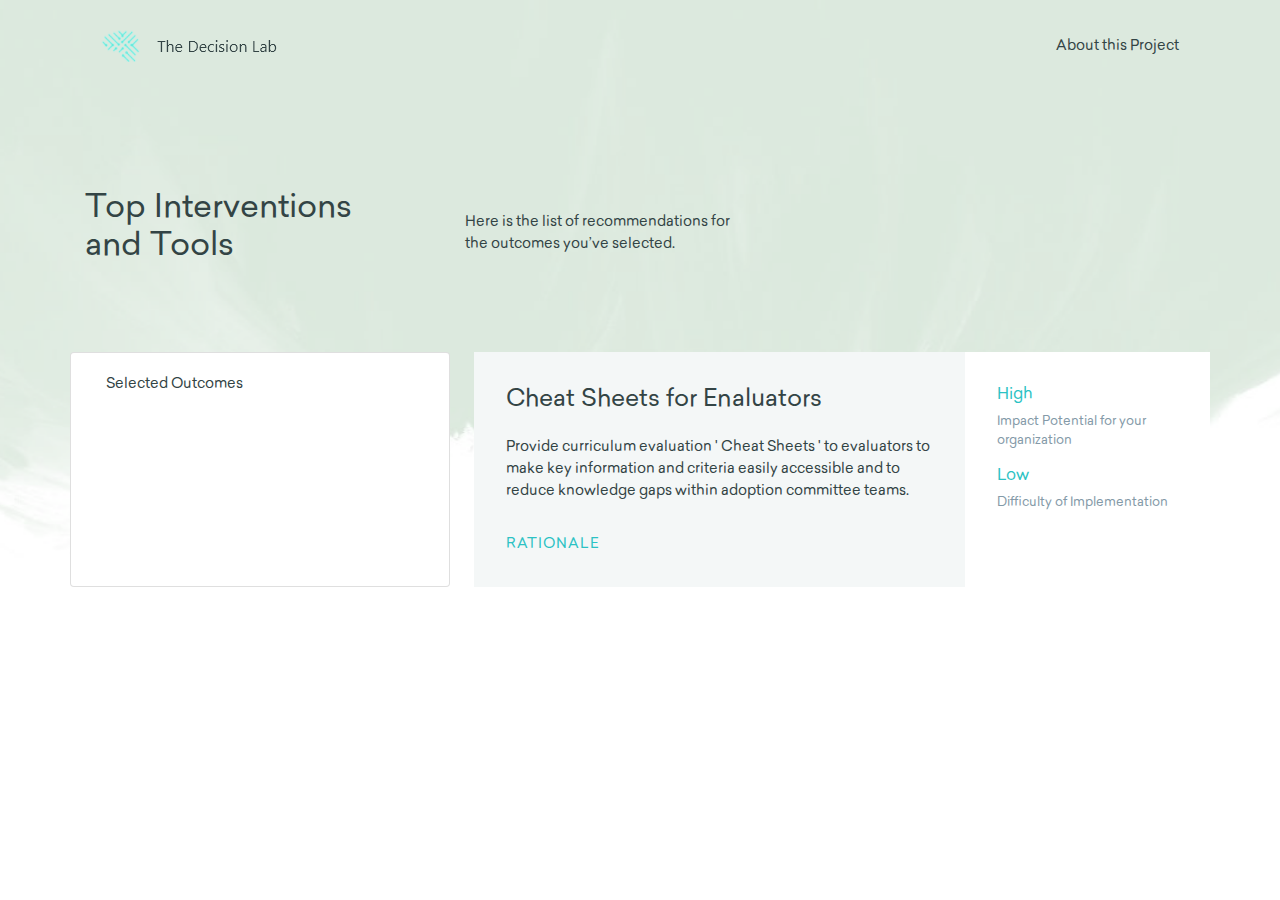
==== step-5.html @ 9cec5560 "first commit" ====
<!DOCTYPE html>
<html lang="en">
<head>
    <meta charset="UTF-8">
    <title>The Decisions Lab</title>
    <link rel="stylesheet" href="plugins/bootstrap/css/bootstrap.min.css">
    <link rel="stylesheet" href="css/style.css">
</head>
<body>

<!-- Header Starts Here -->
<header>
    <div class="container">
        <nav class="navbar navbar-expand-lg navbar-light">
            <a class="navbar-brand" href="#"><img src="images/Logo.png" alt=""></a>
            <span class="ml-auto">
              About this Project
            </span>
        </nav>

        <div class="row header-text-section">
            <div class="col-md-4">
                <h1 class="">
                    Top Interventions <br>
                    and Tools
                </h1>
            </div>
            <div class="col-md-8 mt-4">
                Here is the list of recommendations for <br> the outcomes you’ve selected.
            </div>
        </div>
    </div>
</header>

<main>
    <section class="">
        <div class="container">
            <div class="row">
                <div class="card col-md-4">
                    <div class="card-body">
                        Selected Outcomes
                    </div>
                </div>
                <div class="col-md-8">

                    <div class="intervention-box pl-lg-4">
                        <div class="row">
                            <div class="intervention-left col-md-8">
                                <h2>Cheat Sheets for Enaluators</h2>
                                <p>Provide curriculum evaluation ' Cheat Sheets ' to evaluators to make key information and criteria easily accessible and to reduce knowledge gaps within adoption committee teams.</p>
                                <a href="" class="text-theme intervention-link">Rationale</a>
                            </div>
                            <div class="intervention-right col-md-4">
                                <h6>High</h6>
                                <p>Impact Potential for your organization</p>

                                <h6>Low</h6>
                                <p>Difficulty of Implementation</p>
                            </div>
                        </div>
                    </div>
                </div>
            </div>
        </div>
    </section>
</main>

<script src="js/jquery-3.4.1.min.js"></script>
<script src="plugins/bootstrap/js/bootstrap.min.js"></script>
</body>
</html>
---- css/style.css ----
/*
 *   Fonts
 */

@font-face {
    font-family: 'Sailec';
    src: url(../fonts/sailec_fix/Sailec-Regular.woff);
}


@font-face {
    font-family: 'Lyon Display FIX';
    src: url(../fonts/lyon_display_fix/LyonDisplay-Regular.woff);
}


body{
    margin: 0;
    font-family: "Sailec", SansSerif;
    color: #334445;
    font-size: 0.9rem;
}


/*
 * Header CSS
 */

header{
    padding-top: 1rem;
    background: url(../images/image_from_ios-4.png);
    background-repeat: no-repeat;
    background-size: cover;
    background-position: center;
    color: #334445;
}

.header-text-section
{
    padding-top: 7rem;
    padding-bottom: 20rem;
}
/*
 * Headings
 */

h1{
    font-size: 32px;
}

h2{
    font-size: 24px;
}


/*
 * Main Section
 */

main{
    margin-top: -15rem;
}


.intervention-box
{

}

.bg-theme
{
    background-color: #f4f7f7;
}

.text-theme
{
    color: #f4f7f7;
}



.intervention-left{
    background-color: #f4f7f7;
    padding: 2rem;
}

.intervention-right{
    background-color: #fff;
    padding: 2rem;
}

.intervention-left p,
.intervention-right p
{
    font-size: 0.9rem;
}

.intervention-left > p
{
    margin-bottom: 2rem;
}

.intervention-link
{
    color: #2cc2c4;
    text-transform: uppercase;
    letter-spacing: 1px;
}

.intervention-left h2,
.intervention-right h2
{
    margin-bottom: 1.5rem;
}

.intervention-right h6
{
    color: #2cc2c4;
}

.intervention-right p
{
    color: #849aa8;
    font-size: 0.8rem;
}
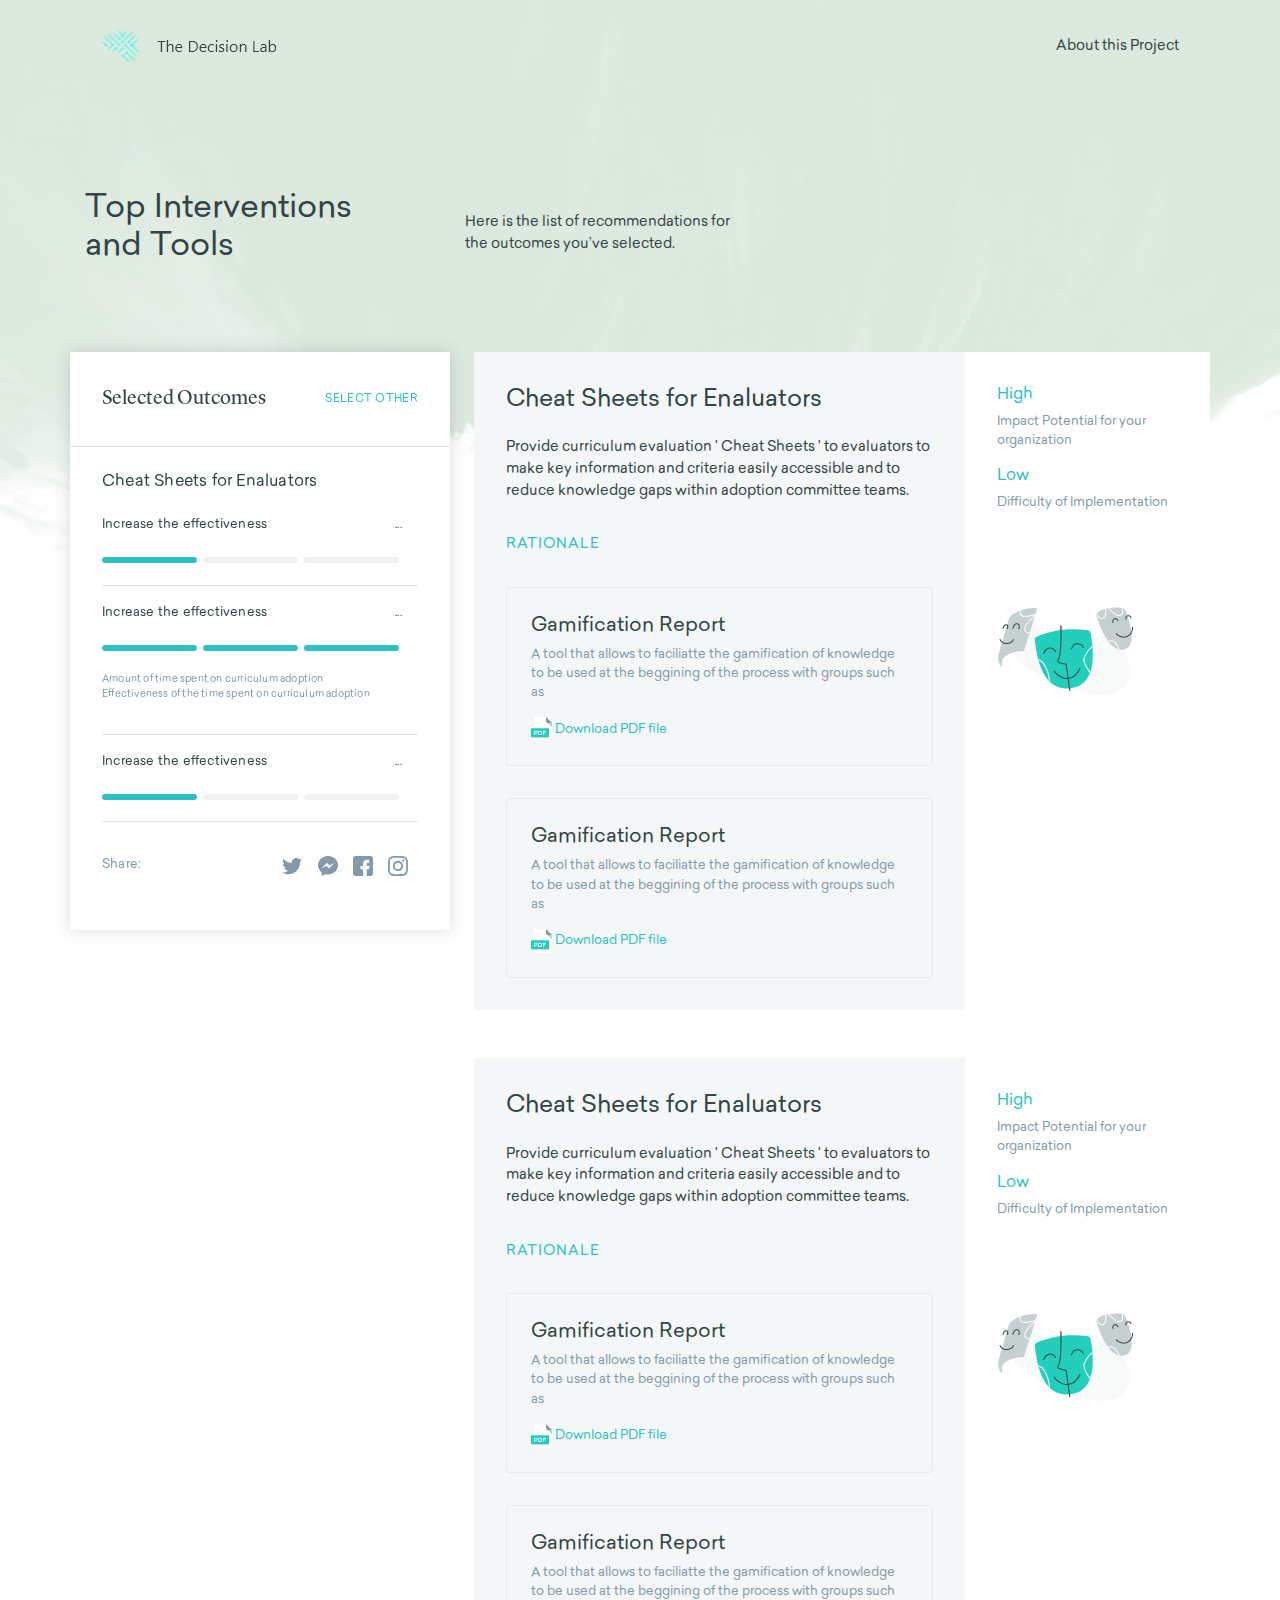
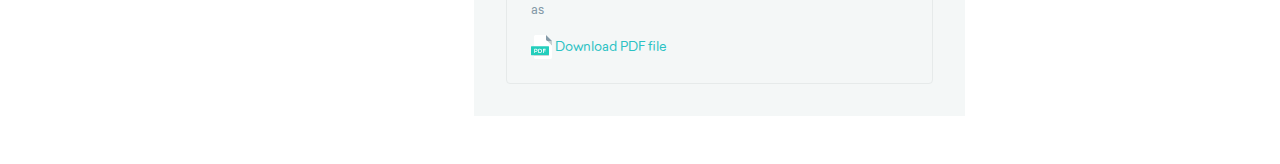
==== commit 9a72ea36: "New updates." ====
--- a/step-5.html
+++ b/step-5.html
@@ -4,6 +4,7 @@
     <meta charset="UTF-8">
     <title>The Decisions Lab</title>
     <link rel="stylesheet" href="plugins/bootstrap/css/bootstrap.min.css">
+    <link rel="stylesheet" href="https://cdn.linearicons.com/free/1.0.0/icon-font.min.css">
     <link rel="stylesheet" href="css/style.css">
 </head>
 <body>
@@ -32,30 +33,156 @@
     </div>
 </header>
 
+<!-- Content Starts Here -->
 <main>
     <section class="">
         <div class="container">
             <div class="row">
-                <div class="card col-md-4">
-                    <div class="card-body">
-                        Selected Outcomes
+                <div class="side-panel col-md-4">
+                    <div class="side-panel-inner">
+                        <div class="side-panel-top">
+                            <div class="row">
+                                <div class="col-7">
+                                    <h3>
+                                        Selected Outcomes
+                                    </h3>
+                                </div>
+                                <div class="col-5 text-right">
+                                    <a href="" class="ml-auto">Select other</a>
+                                </div>
+                            </div>
+                        </div>
+                        <hr>
+                        <div class="side-panel-rest">
+                            <h4>Cheat Sheets for Enaluators</h4>
+                            <div class="enaluators">
+                                <div class="row">
+                                    <div class="col-md-9">
+                                        <p>Increase the effectiveness</p>
+                                    </div>
+                                    <div class="col-md-3 text-right text-dark">
+                                        <a href="" class="mr-3">...</a>
+                                        <a href=""><span class="lnr lnr-chevron-down"></span></a>
+                                    </div>
+                                    <div class="col-md-12">
+                                        <div class="status-bar-box">
+                                            <div class="status-bar active"></div>
+                                            <div class="status-bar"></div>
+                                            <div class="status-bar"></div>
+                                        </div>
+                                    </div>
+                                </div>
+                            </div>
+                            <hr>
+                            <div class="enaluators">
+                                <div class="row">
+                                    <div class="col-md-9">
+                                        <p>Increase the effectiveness</p>
+                                    </div>
+                                    <div class="col-md-3 text-right text-dark">
+                                        <a href="" class="mr-3">...</a>
+                                        <a href=""><span class="lnr lnr-chevron-down"></span></a>
+                                    </div>
+                                    <div class="col-md-12">
+                                        <div class="status-bar-box">
+                                            <div class="status-bar active"></div>
+                                            <div class="status-bar active"></div>
+                                            <div class="status-bar active"></div>
+                                        </div>
+                                        <div class="enaluators-description">
+                                            <p>Amount of time spent on curriculum adoption <br>
+                                                Effectiveness of the time spent on curriculum adoption</p>
+                                        </div>
+                                    </div>
+                                </div>
+                            </div>
+                            <hr>
+                            <div class="enaluators">
+                                <div class="row">
+                                    <div class="col-md-9">
+                                        <p>Increase the effectiveness</p>
+                                    </div>
+                                    <div class="col-md-3 text-right text-dark">
+                                        <a href="" class="mr-3">...</a>
+                                        <a href=""><span class="lnr lnr-chevron-down"></span></a>
+                                    </div>
+                                    <div class="col-md-12">
+                                        <div class="status-bar-box">
+                                            <div class="status-bar active"></div>
+                                            <div class="status-bar"></div>
+                                            <div class="status-bar"></div>
+                                        </div>
+                                    </div>
+                                </div>
+                            </div>
+                            <hr>
+
+                            <div class="enaluators-social">
+                                <div class="row">
+                                    <div class="col-3">
+                                        <p>Share:</p>
+                                    </div>
+                                    <div class="col-9 text-right">
+                                        <a href=""><img src="images/twitter.png" alt=""></a>
+                                        <a href=""><img src="images/messenger.png" alt=""></a>
+                                        <a href=""><img src="images/facebook.png" alt=""></a>
+                                        <a href=""><img src="images/instagram.png" alt=""></a>
+                                    </div>
+                                </div>
+                            </div>
+                        </div>
                     </div>
                 </div>
                 <div class="col-md-8">
-
                     <div class="intervention-box pl-lg-4">
                         <div class="row">
                             <div class="intervention-left col-md-8">
                                 <h2>Cheat Sheets for Enaluators</h2>
                                 <p>Provide curriculum evaluation ' Cheat Sheets ' to evaluators to make key information and criteria easily accessible and to reduce knowledge gaps within adoption committee teams.</p>
-                                <a href="" class="text-theme intervention-link">Rationale</a>
+                                <a href="">Rationale</a>
+                                <div class="intervention-inner-box">
+                                    <h3>Gamification Report</h3>
+                                    <p>A tool that allows to faciliatte the gamification of knowledge to be used at the beggining of the process with groups such as</p>
+                                    <a href=""><img src="images/pdf.png" alt="">Download PDF file</a>
+                                </div>
+                                <div class="intervention-inner-box">
+                                    <h3>Gamification Report</h3>
+                                    <p>A tool that allows to faciliatte the gamification of knowledge to be used at the beggining of the process with groups such as</p>
+                                    <a href=""><img src="images/pdf.png" alt="">Download PDF file</a>
+                                </div>
                             </div>
                             <div class="intervention-right col-md-4">
                                 <h6>High</h6>
                                 <p>Impact Potential for your organization</p>
-
                                 <h6>Low</h6>
                                 <p>Difficulty of Implementation</p>
+                                <img src="images/faces.png" alt="" class="img-fluid">
+                            </div>
+                        </div>
+                    </div>
+                    <div class="intervention-box pl-lg-4">
+                        <div class="row">
+                            <div class="intervention-left col-md-8">
+                                <h2>Cheat Sheets for Enaluators</h2>
+                                <p>Provide curriculum evaluation ' Cheat Sheets ' to evaluators to make key information and criteria easily accessible and to reduce knowledge gaps within adoption committee teams.</p>
+                                <a href="">Rationale</a>
+                                <div class="intervention-inner-box">
+                                    <h3>Gamification Report</h3>
+                                    <p>A tool that allows to faciliatte the gamification of knowledge to be used at the beggining of the process with groups such as</p>
+                                    <a href=""><img src="images/pdf.png" alt="">Download PDF file</a>
+                                </div>
+                                <div class="intervention-inner-box">
+                                    <h3>Gamification Report</h3>
+                                    <p>A tool that allows to faciliatte the gamification of knowledge to be used at the beggining of the process with groups such as</p>
+                                    <a href=""><img src="images/pdf.png" alt="">Download PDF file</a>
+                                </div>
+                            </div>
+                            <div class="intervention-right col-md-4">
+                                <h6>High</h6>
+                                <p>Impact Potential for your organization</p>
+                                <h6>Low</h6>
+                                <p>Difficulty of Implementation</p>
+                                <img src="images/faces.png" alt="" class="img-fluid">
                             </div>
                         </div>
                     </div>
@@ -67,5 +194,6 @@
 
 <script src="js/jquery-3.4.1.min.js"></script>
 <script src="plugins/bootstrap/js/bootstrap.min.js"></script>
+<script src="js/script.js"></script>
 </body>
 </html>--- a/css/style.css
+++ b/css/style.css
@@ -52,6 +52,14 @@
     font-size: 24px;
 }
 
+h3{
+    font-size: 20px;
+}
+
+h4{
+    font-size: 16px;
+}
+
 
 /*
  * Main Section
@@ -64,7 +72,7 @@
 
 .intervention-box
 {
-
+    margin-bottom: 3rem;
 }
 
 .bg-theme
@@ -100,7 +108,7 @@
     margin-bottom: 2rem;
 }
 
-.intervention-link
+.intervention-left a
 {
     color: #2cc2c4;
     text-transform: uppercase;
@@ -122,4 +130,135 @@
 {
     color: #849aa8;
     font-size: 0.8rem;
-}+}
+
+.intervention-right img
+{
+    margin-top: 3rem;
+}
+
+.intervention-inner-box
+{
+    margin-top: 2rem;
+    border: 1px solid #e6eaea;
+    padding: 1.5rem;
+    border-radius: .25rem;
+}
+
+.intervention-inner-box p
+{
+    color: #849aa8;
+    font-size: 0.8rem;
+}
+
+.intervention-inner-box a
+{
+    text-transform: none;
+    letter-spacing: normal;
+    font-size: 0.8rem;
+}
+
+
+.side-panel
+{
+    position: relative;
+    padding: 0;
+}
+
+.side-panel-inner
+{
+    position: fixed;
+    width:inherit;
+    max-width:380px;
+    height: max-content;
+    box-shadow: 0px 0px 15px rgba(51, 68, 69, 0.19);;
+    background-color: #fff;
+}
+
+.side-panel-top
+{
+    padding: 2.2rem 2rem;
+}
+
+.side-panel-inner h3
+{
+    font-family: 'Lyon Display FIX';
+    margin-bottom: 0;
+}
+
+.side-panel-inner a
+{
+    font-size: 0.7rem;
+    text-transform: uppercase;
+    letter-spacing: 0.3px;
+    color: #2cc2c4;
+}
+
+.side-panel-inner hr
+{
+margin-top: 0;
+}
+
+.side-panel-rest
+{
+    padding: 0.5rem 2rem;
+}
+
+.side-panel-rest h4
+{
+    margin-bottom: 1.5rem;
+}
+
+.side-panel-rest
+{
+    font-size: 0.8rem;
+    letter-spacing: 0.2px;
+}
+
+.side-panel-rest a
+{
+    color: #333;
+}
+
+.side-panel-rest hr
+{
+    margin-top: 1rem;
+}
+
+.status-bar-box .status-bar
+{
+    width: 30%;
+    display: inline-block;
+    height: 6px;
+    background: #f1f1f1;
+    border-radius: 3px;
+    margin-right: 3px;
+}
+
+.status-bar.active
+{
+    background: #2cc2c4;
+}
+
+.enaluators-description
+{
+    margin-top: 1rem;
+    font-size: 10px;
+    color: #849aa8;
+}
+
+.enaluators-social
+{
+    margin: 2rem 0rem;
+}
+
+.enaluators-social p
+{
+    color: #849aa8;
+}
+
+.enaluators-social a
+{
+    margin-right: .5rem;
+}
+
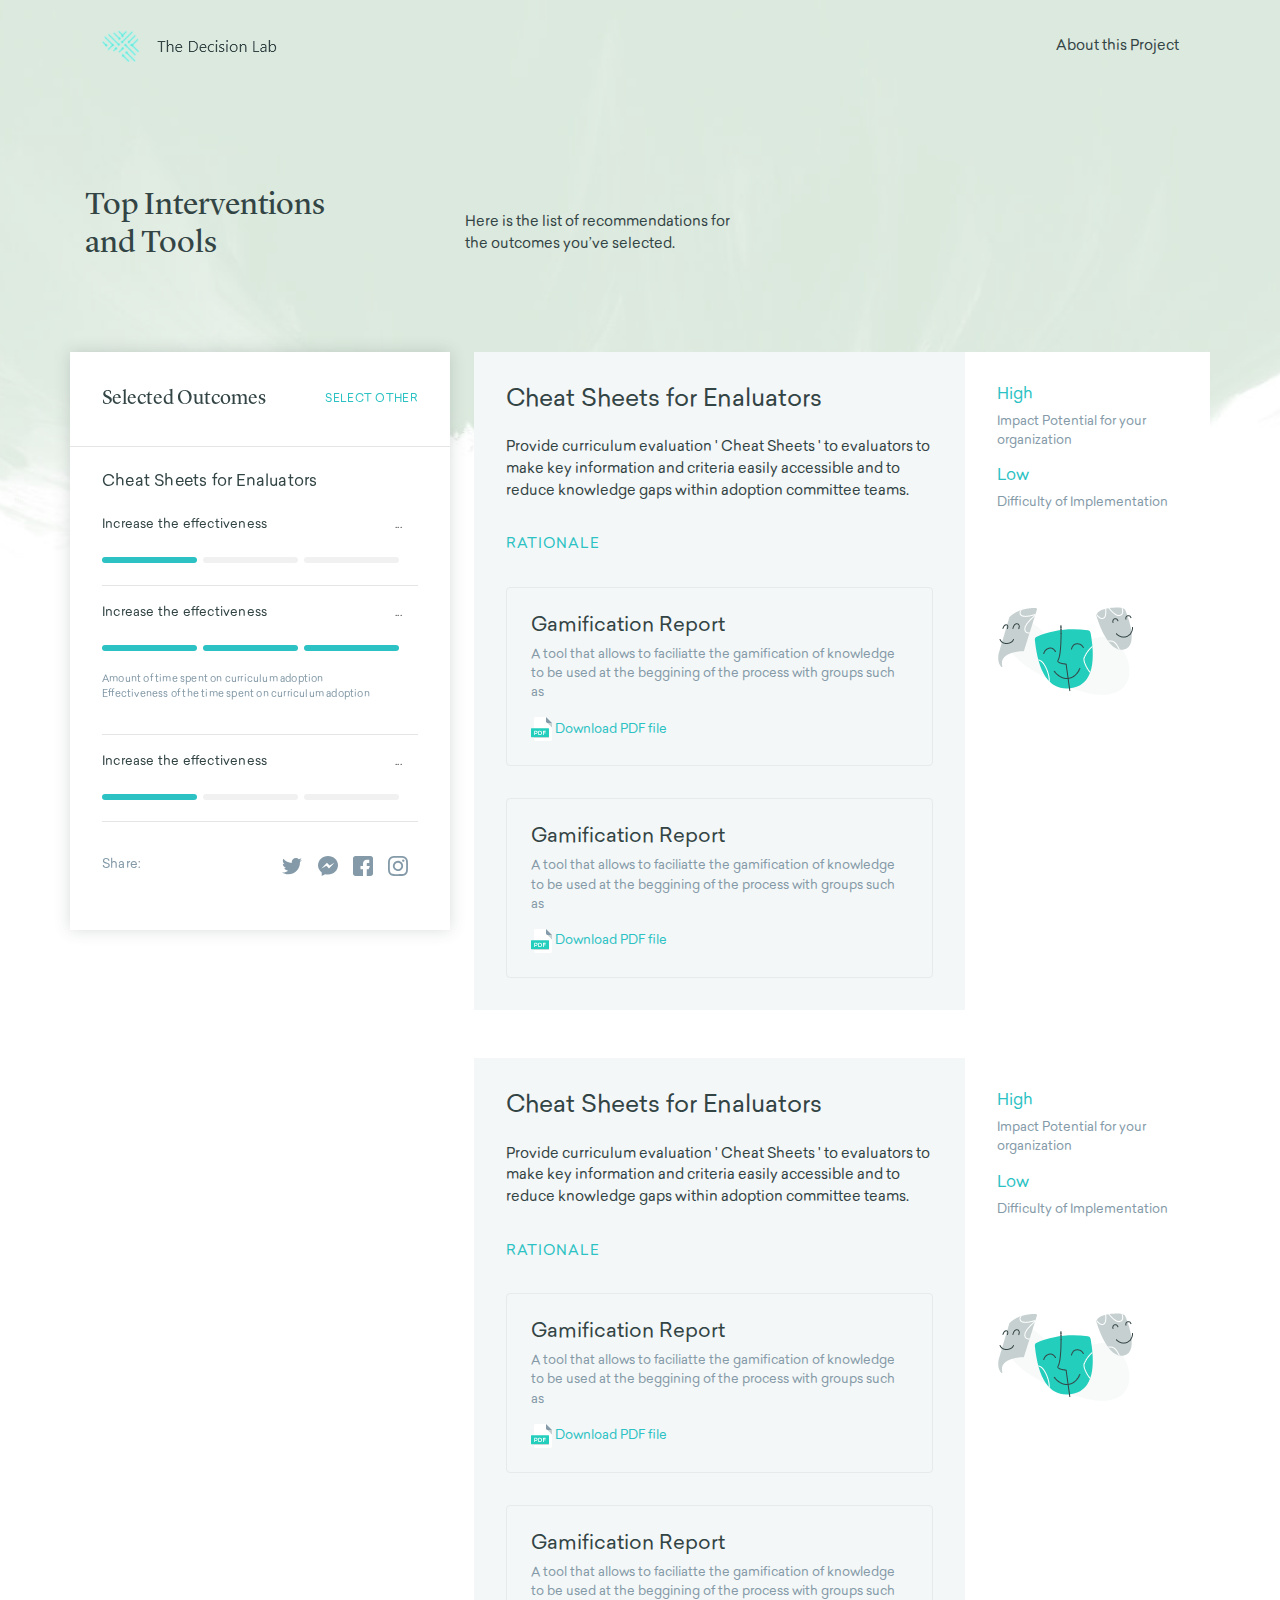
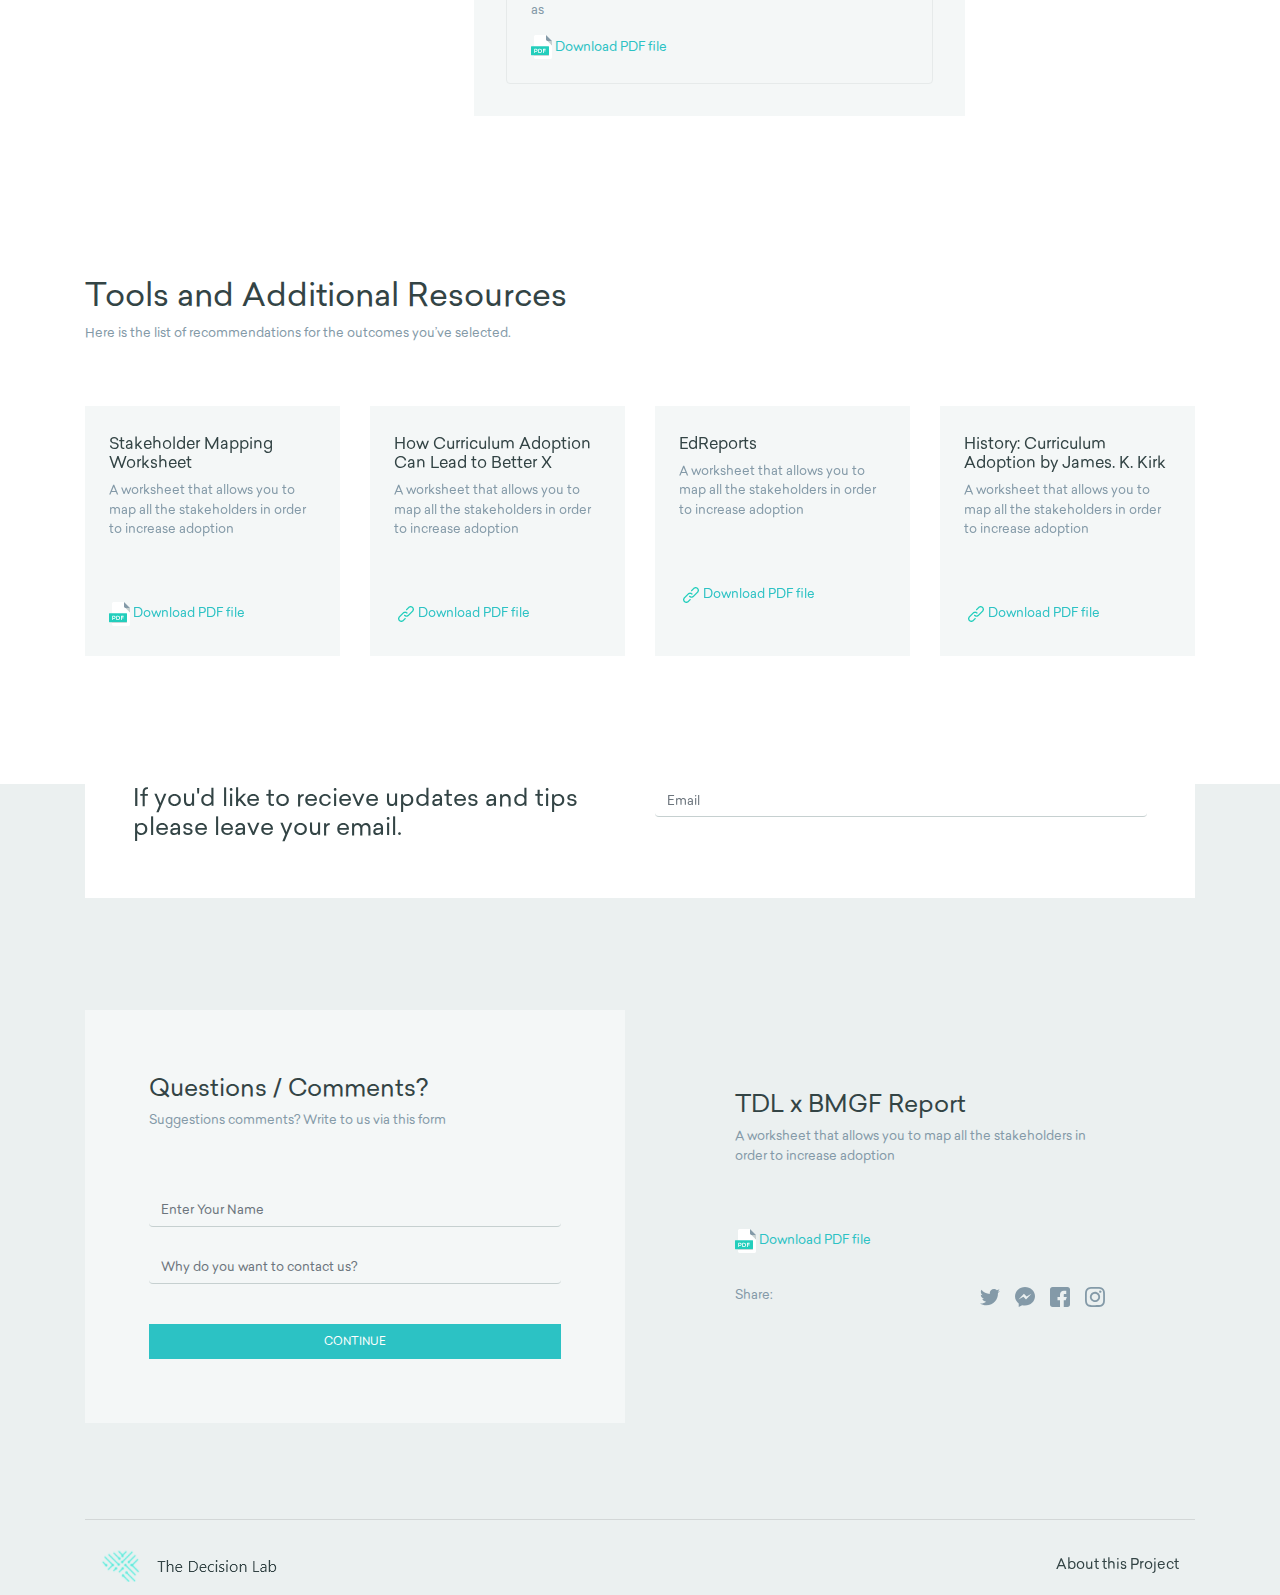
==== commit f5a9cfde: "updated." ====
--- a/step-5.html
+++ b/step-5.html
@@ -35,7 +35,7 @@
 
 <!-- Content Starts Here -->
 <main>
-    <section class="">
+    <section class="section-enaluators">
         <div class="container">
             <div class="row">
                 <div class="side-panel col-md-4">
@@ -190,7 +190,104 @@
             </div>
         </div>
     </section>
+    <!-- Section Tools & Additional Resources -->
+    <section class="section-tools">
+            <div class="container">
+                <h1>Tools and Additional Resources</h1>
+                <p>Here is the list of recommendations for the outcomes you’ve selected.</p>
+                <div class="row">
+                    <div class="col-md-3">
+                        <div class="tools-box">
+                            <h4>Stakeholder Mapping Worksheet</h4>
+                            <p>A worksheet that allows you to map all the stakeholders in order to increase adoption</p>
+                            <a href=""><img src="images/pdf.png" alt="">Download PDF file</a>
+                        </div>
+                    </div>
+                    <div class="col-md-3">
+                        <div class="tools-box">
+                            <h4>How Curriculum Adoption Can Lead to Better X</h4>
+                            <p>A worksheet that allows you to map all the stakeholders in order to increase adoption</p>
+                            <a href=""><img src="images/attached.png" alt="">Download PDF file</a>
+                        </div>
+                    </div>
+                    <div class="col-md-3">
+                        <div class="tools-box">
+                            <h4>EdReports</h4>
+                            <p>A worksheet that allows you to map all the stakeholders in order to increase adoption</p>
+                            <a href=""><img src="images/attached.png" alt="">Download PDF file</a>
+                        </div>
+                    </div>
+                    <div class="col-md-3">
+                        <div class="tools-box">
+                            <h4>History: Curriculum Adoption by James. K. Kirk</h4>
+                            <p>A worksheet that allows you to map all the stakeholders in order to increase adoption</p>
+                            <a href=""><img src="images/attached.png" alt="">Download PDF file</a>
+                        </div>
+                    </div>
+                </div>
+            </div>
+    </section>
 </main>
+
+<footer>
+    <div class="container">
+        <div class="subscription">
+            <div class="row">
+                <div class="col-md-6">
+                    <h2>If you'd like to recieve updates and tips <br> please leave your email.</h2>
+                </div>
+                <div class="col-md-6">
+                    <div class="form-group">
+                        <input type="text" class="form-control theme-input" placeholder="Email">
+                    </div>
+                </div>
+            </div>
+        </div>
+
+        <div class="row">
+            <div class="col-md-6">
+                <div class="contact-form">
+                    <h2>Questions / Comments?</h2>
+                    <p>Suggestions comments? Write to us via this form</p>
+                    <div class="form-group">
+                        <input class="form-control theme-input" placeholder="Enter Your Name">
+                    </div>
+                    <div class="form-group">
+                        <input class="form-control theme-input" placeholder="Why do you want to contact us?">
+                    </div>
+                    <button class="btn btn-theme w-100">Continue</button>
+                </div>
+            </div>
+            <div class="col-md-6">
+                <div class="report">
+                    <h2>TDL x BMGF Report</h2>
+                    <p>A worksheet that allows you to map all the stakeholders in order to increase adoption</p>
+                    <a href=""><img src="images/pdf.png" alt="">Download PDF file</a>
+                    <div class="enaluators-social">
+                        <div class="row">
+                            <div class="col-3">
+                                <p>Share:</p>
+                            </div>
+                            <div class="col-9 text-right">
+                                <a href=""><img src="images/twitter.png" alt=""></a>
+                                <a href=""><img src="images/messenger.png" alt=""></a>
+                                <a href=""><img src="images/facebook.png" alt=""></a>
+                                <a href=""><img src="images/instagram.png" alt=""></a>
+                            </div>
+                        </div>
+                    </div>
+                </div>
+            </div>
+        </div>
+        <hr>
+        <nav class="navbar navbar-expand-lg navbar-light">
+            <a class="navbar-brand" href="#"><img src="images/Logo.png" alt=""></a>
+            <span class="ml-auto">
+              About this Project
+            </span>
+        </nav>
+    </div>
+</footer>
 
 <script src="js/jquery-3.4.1.min.js"></script>
 <script src="plugins/bootstrap/js/bootstrap.min.js"></script>
--- a/css/style.css
+++ b/css/style.css
@@ -40,6 +40,11 @@
     padding-top: 7rem;
     padding-bottom: 20rem;
 }
+
+.header-text-section h1
+{
+    font-family: "Lyon Display FIX";
+}
 /*
  * Headings
  */
@@ -60,6 +65,9 @@
     font-size: 16px;
 }
 
+a{
+    color: #2cc2c4;
+}
 
 /*
  * Main Section
@@ -84,8 +92,6 @@
 {
     color: #f4f7f7;
 }
-
-
 
 .intervention-left{
     background-color: #f4f7f7;
@@ -163,6 +169,7 @@
 {
     position: relative;
     padding: 0;
+    overflow: hidden;
 }
 
 .side-panel-inner
@@ -262,3 +269,121 @@
     margin-right: .5rem;
 }
 
+.section-theme
+{
+    background-color: #2cc2c4;
+}
+
+.tools-box
+{
+    position: relative;
+    padding: 1.75rem 1.5rem;
+    background-color: #f4f7f7;
+    height: 250px;
+}
+
+.tools-box p
+{
+    color: #849aa8;
+    font-size: 0.8rem;
+    margin-bottom: 2.5rem;
+}
+
+.tools-box a
+{
+
+    font-size: 0.8rem;
+}
+
+.section-enaluators
+{
+    overflow: hidden;
+}
+
+.section-tools {
+    background-color: #fff;
+    margin-top: 7rem;
+    margin-bottom: 8rem;
+}
+.section-tools p
+{
+    color: #849aa8;
+    font-size: 0.8rem;
+    margin-bottom: 4rem ;
+}
+
+footer
+{
+    background-color: #ebf0f0;
+    padding-top: 5rem;
+}
+
+.subscription
+{
+    padding: 3rem;
+    background-color: #fff;
+    margin-bottom: 7rem;
+    margin-top: -8rem;
+}
+
+.theme-input
+{
+    font-size: 0.8rem;
+    border: 0;
+    border-bottom: 1px solid #c6d0d0;
+    background-color: transparent;
+    color: #849aa8;
+}
+
+.contact-form
+{
+    background-color: #f4f7f7;
+    padding: 4rem;
+    margin-bottom: 5rem;
+}
+
+.contact-form p
+{
+    color: #849aa8;
+    font-size: 0.8rem;
+    margin-bottom: 4rem;
+}
+
+.contact-form .form-group
+{
+    margin-bottom: 1.5rem;
+}
+
+.contact-form button
+{
+    margin-top: 1rem;
+}
+
+.btn-theme
+{
+    border-radius: 0;
+    background-color: #2cc2c4;
+    font-size: 0.7rem;
+    padding: 0.5rem;
+    color: #fff;
+    text-transform: uppercase;
+    letter-spacing: 0.1px;
+}
+
+.report
+{
+    padding: 5rem;
+}
+
+.report p
+{
+    color: #849aa8;
+    font-size: 0.8rem;
+    margin-bottom: 4rem;
+}
+
+.report a
+{
+    font-size: 0.8rem;
+    margin-bottom: 6rem;
+}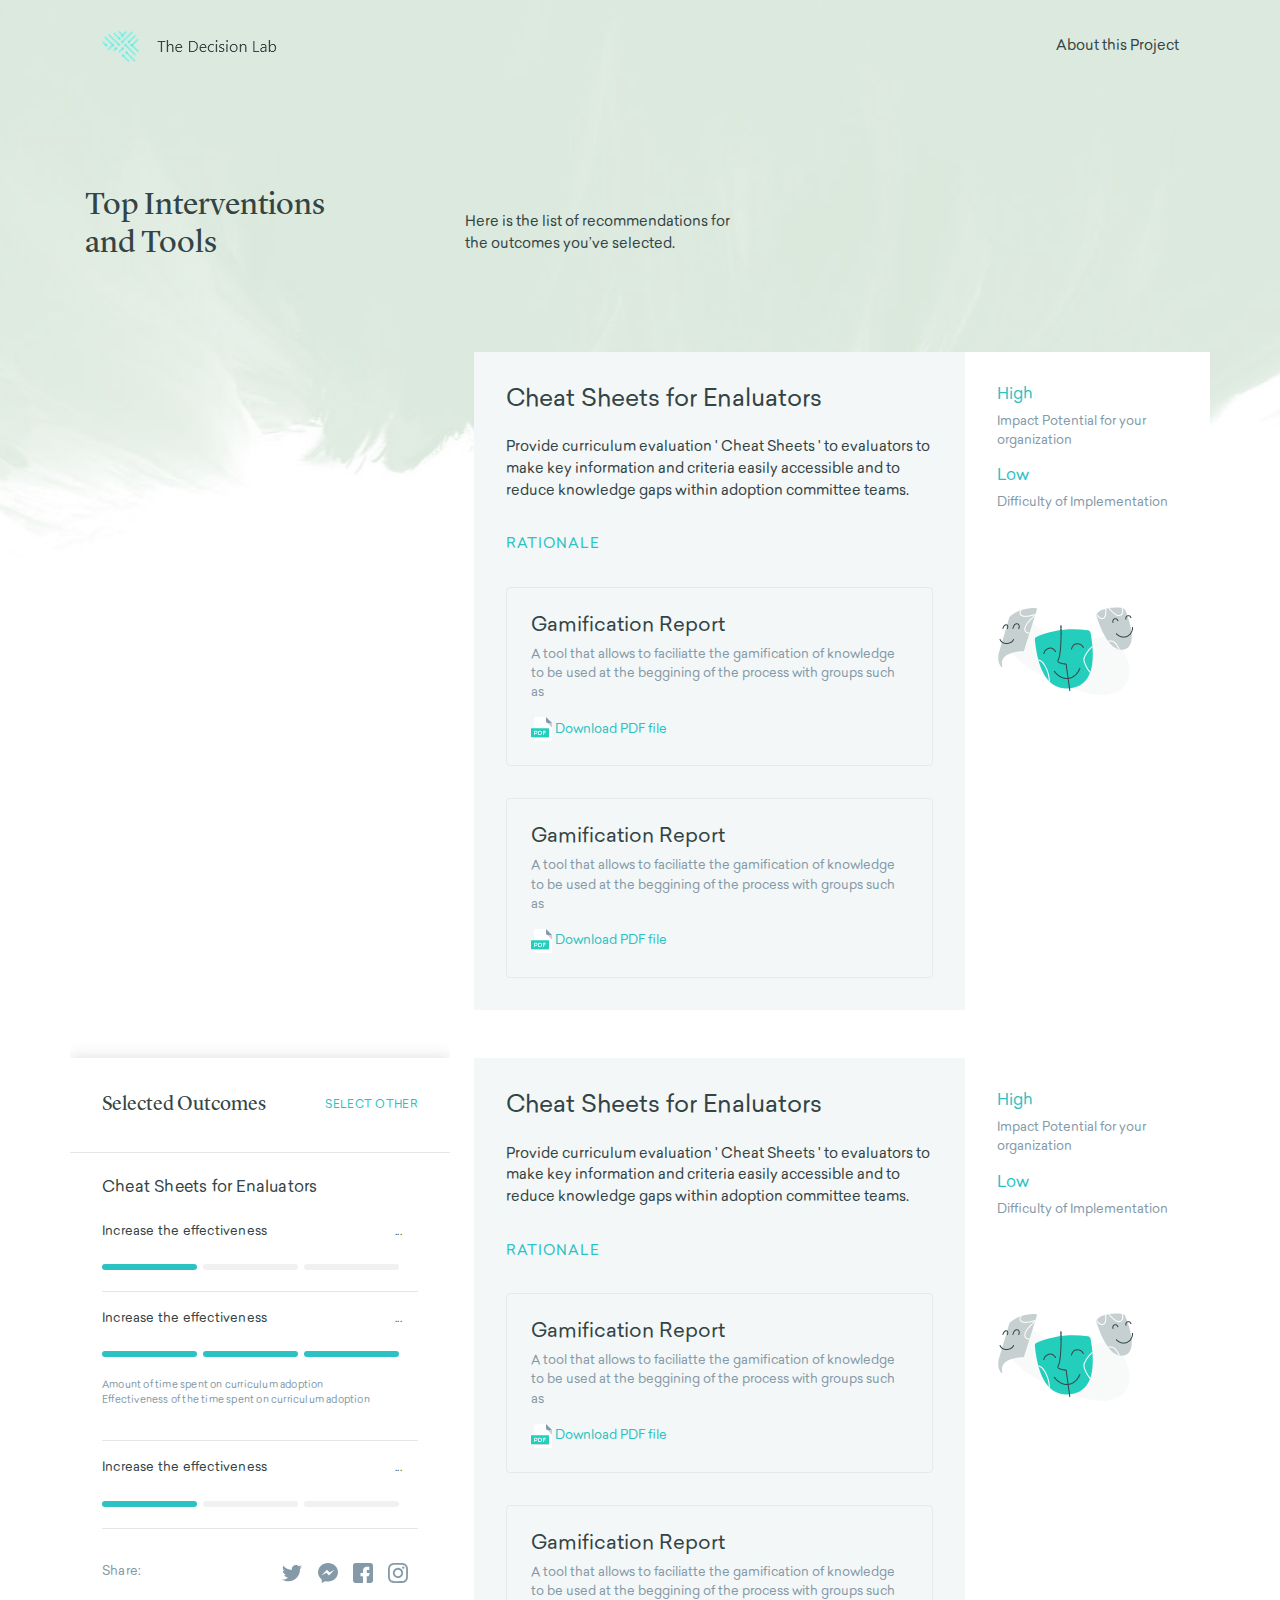
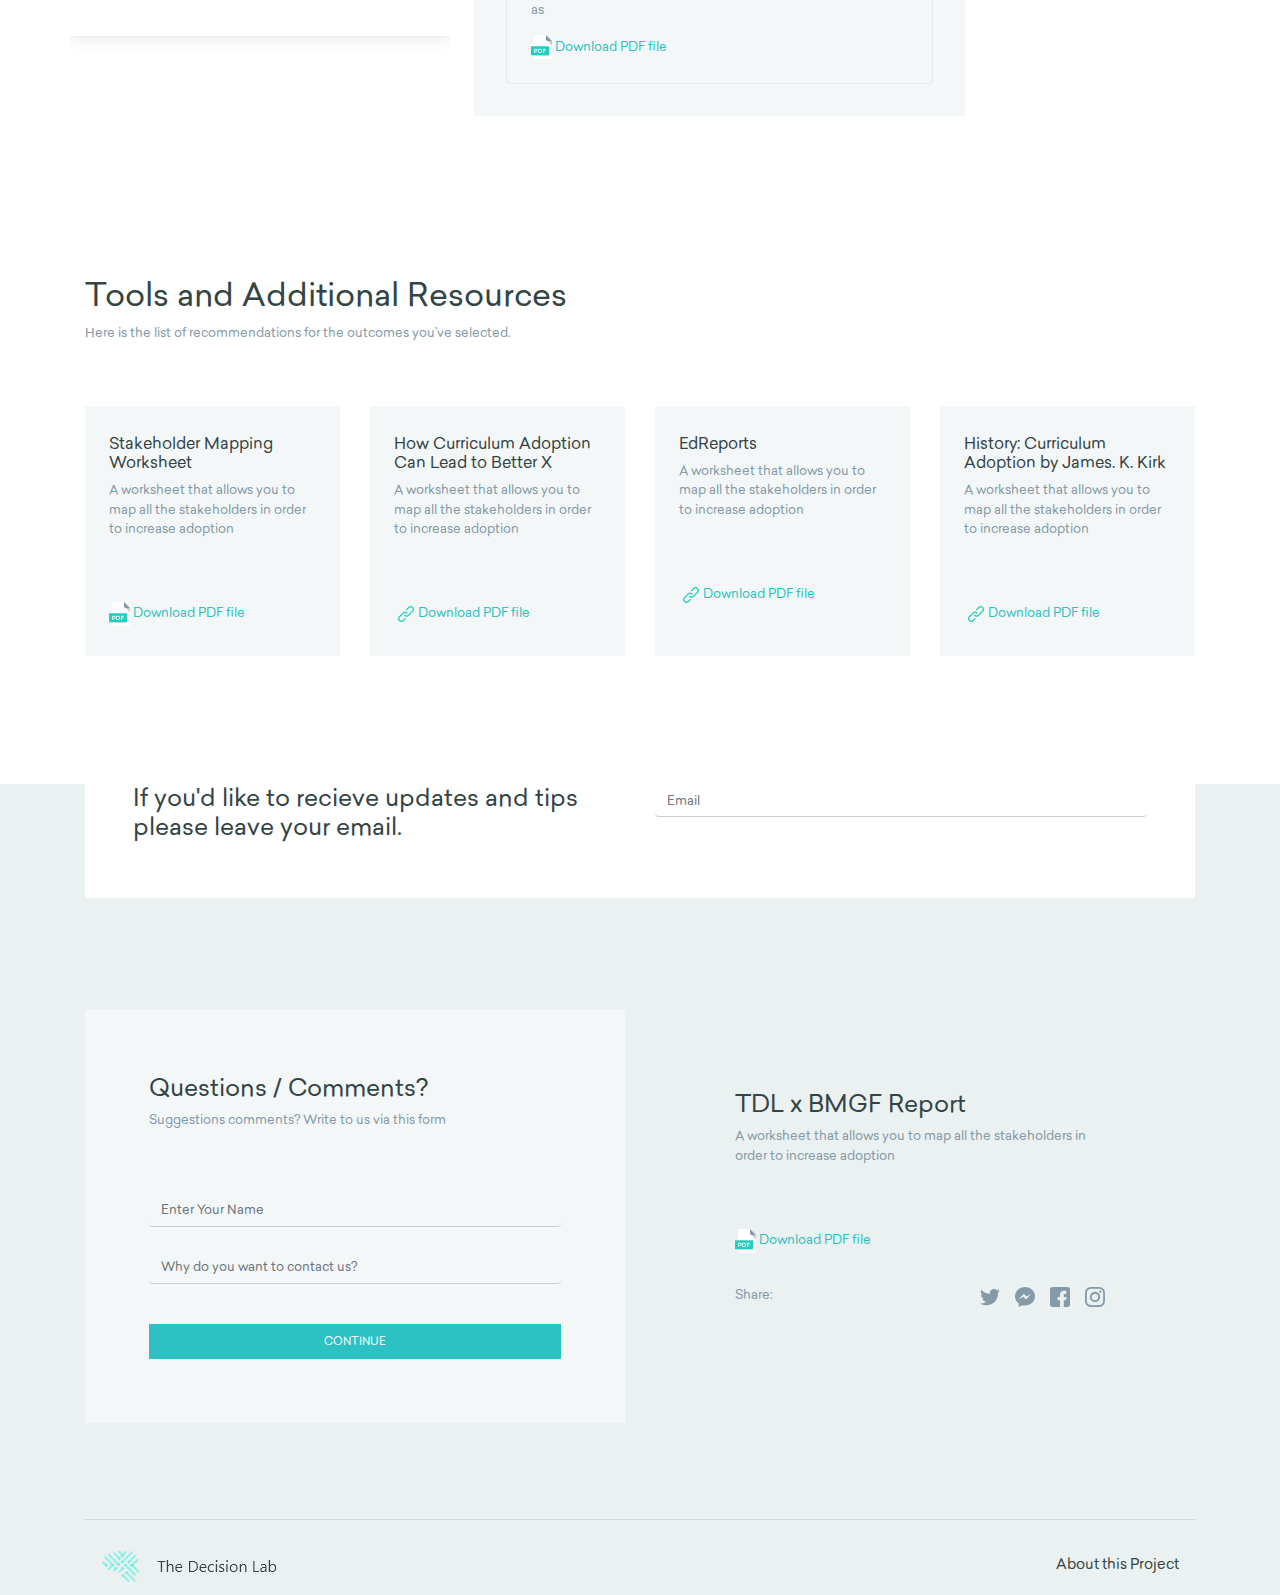
==== commit c6167989: "updated." ====
--- a/step-5.html
+++ b/step-5.html
@@ -291,6 +291,8 @@
 
 <script src="js/jquery-3.4.1.min.js"></script>
 <script src="plugins/bootstrap/js/bootstrap.min.js"></script>
+<script src="plugins/jquery_steps/jquery.steps.min.js"></script>
+
 <script src="js/script.js"></script>
 </body>
 </html>--- a/css/style.css
+++ b/css/style.css
@@ -167,14 +167,16 @@
 
 .side-panel
 {
-    position: relative;
+    //position: relative;
     padding: 0;
     overflow: hidden;
 }
 
 .side-panel-inner
 {
-    position: fixed;
+    position: absolute;
+    top: 50%;
+
     width:inherit;
     max-width:380px;
     height: max-content;
@@ -386,4 +388,166 @@
 {
     font-size: 0.8rem;
     margin-bottom: 6rem;
+}
+
+
+
+/********* Home Page CSS ********/
+body.home
+{
+    background: url(../images/bg-image.jpg);
+    background-repeat: no-repeat;
+    background-size: cover;
+    background-position: top;
+    overflow: hidden;
+}
+
+.home header
+{
+    background: unset;
+}
+
+.home header span
+{
+    color: #fff;
+}
+
+.home-main
+{
+    margin-top: 0;
+}
+
+.hero-section h1
+{
+    font-size: 4.5rem;
+    margin-top: 10rem;
+}
+
+.hero-section p
+{
+    margin-top: 2rem;
+    font-size: 1.2rem;
+}
+
+.btn-hero
+{
+    margin-top: 3rem;
+    color: #fff;
+    font-size: .8rem;
+    padding: 1.5rem 6rem;
+    background-color: #2cc2c4;
+    text-transform: uppercase;
+    letter-spacing: 1px;
+}
+
+.btn-hero span
+{
+    padding-left: 1rem  ;
+}
+
+
+/************** Steps CSS ********************/
+.steps-header .header-text-section h1
+{
+    font-family: "Sailec", SansSerif;
+}
+
+
+/********************* Step One ****************/
+.step-one-radio {
+    background-color: #fff;
+    display: block;
+    margin: 10px 0;
+    position: relative;
+    border: 1px solid #dee2e6;
+}
+.step-one-radio label {
+    padding: 12px 30px;
+    width: 100%;
+    display: block;
+    text-align: left;
+    color: #3C454C;
+    cursor: pointer;
+    position: relative;
+    z-index: 2;
+    -webkit-transition: color 200ms ease-in;
+    transition: color 200ms ease-in;
+    overflow: hidden;
+}
+
+.step-one-radio label  h2{
+    margin-top: 5rem;
+}
+
+.step-one-radio label  p{
+    color: #849aa8;
+    margin-bottom: 2rem;
+}
+
+.step-one-radio label:before {
+    width: 10px;
+    height: 10px;
+    border-radius: 50%;
+    content: '';
+    background-color: #2cc2c4;
+    position: absolute;
+    left: 50%;
+    top: 50%;
+    -webkit-transform: translate(-50%, -50%) scale3d(1, 1, 1);
+    transform: translate(-50%, -50%) scale3d(1, 1, 1);
+    -webkit-transition: all 300ms cubic-bezier(0.4, 0, 0.2, 1);
+    transition: all 300ms cubic-bezier(0.4, 0, 0.2, 1);
+    opacity: 0;
+    z-index: -1;
+}
+.step-one-radio label:after {
+    width: 32px;
+    height: 32px;
+    content: '';
+    border: 10px solid #D1D7DC;
+    background-color: #fff;
+    background-image: url("data:image/svg+xml,%3Csvg width='32' height='32' viewBox='0 0 32 32' xmlns='http://www.w3.org/2000/svg'%3E%3Cpath d='M5.414 11L4 12.414l5.414 5.414L20.828 6.414 19.414 5l-10 10z' fill='%23fff' fill-rule='nonzero'/%3E%3C/svg%3E ");
+    background-repeat: no-repeat;
+    background-position: 2px 3px;
+    border-radius: 50%;
+    z-index: 2;
+    position: absolute;
+    left: 30px;
+    top: 50px;
+    -webkit-transform: translateY(-50%);
+    transform: translateY(-50%);
+    cursor: pointer;
+    -webkit-transition: all 200ms ease-in;
+    transition: all 200ms ease-in;
+}
+.step-one-radio input:checked ~ label {
+    color: #fff;
+}
+
+.step-one-radio input:checked ~ label p{
+    color: #fff;
+}
+
+.step-one-radio input:checked ~ label:before {
+    -webkit-transform: translate(-50%, -50%) scale3d(56, 56, 1);
+    transform: translate(-50%, -50%) scale3d(56, 56, 1);
+    opacity: 1;
+}
+.step-one-radio input:checked ~ label:after {
+    background-color: #334445;
+    border-color: #fff;
+}
+.step-one-radio input {
+    width: 32px;
+    height: 32px;
+    -webkit-box-ordinal-group: 2;
+    order: 1;
+    z-index: 2;
+    position: absolute;
+    right: 30px;
+    top: 50%;
+    -webkit-transform: translateY(-50%);
+    transform: translateY(-50%);
+    cursor: pointer;
+    visibility: hidden;
 }